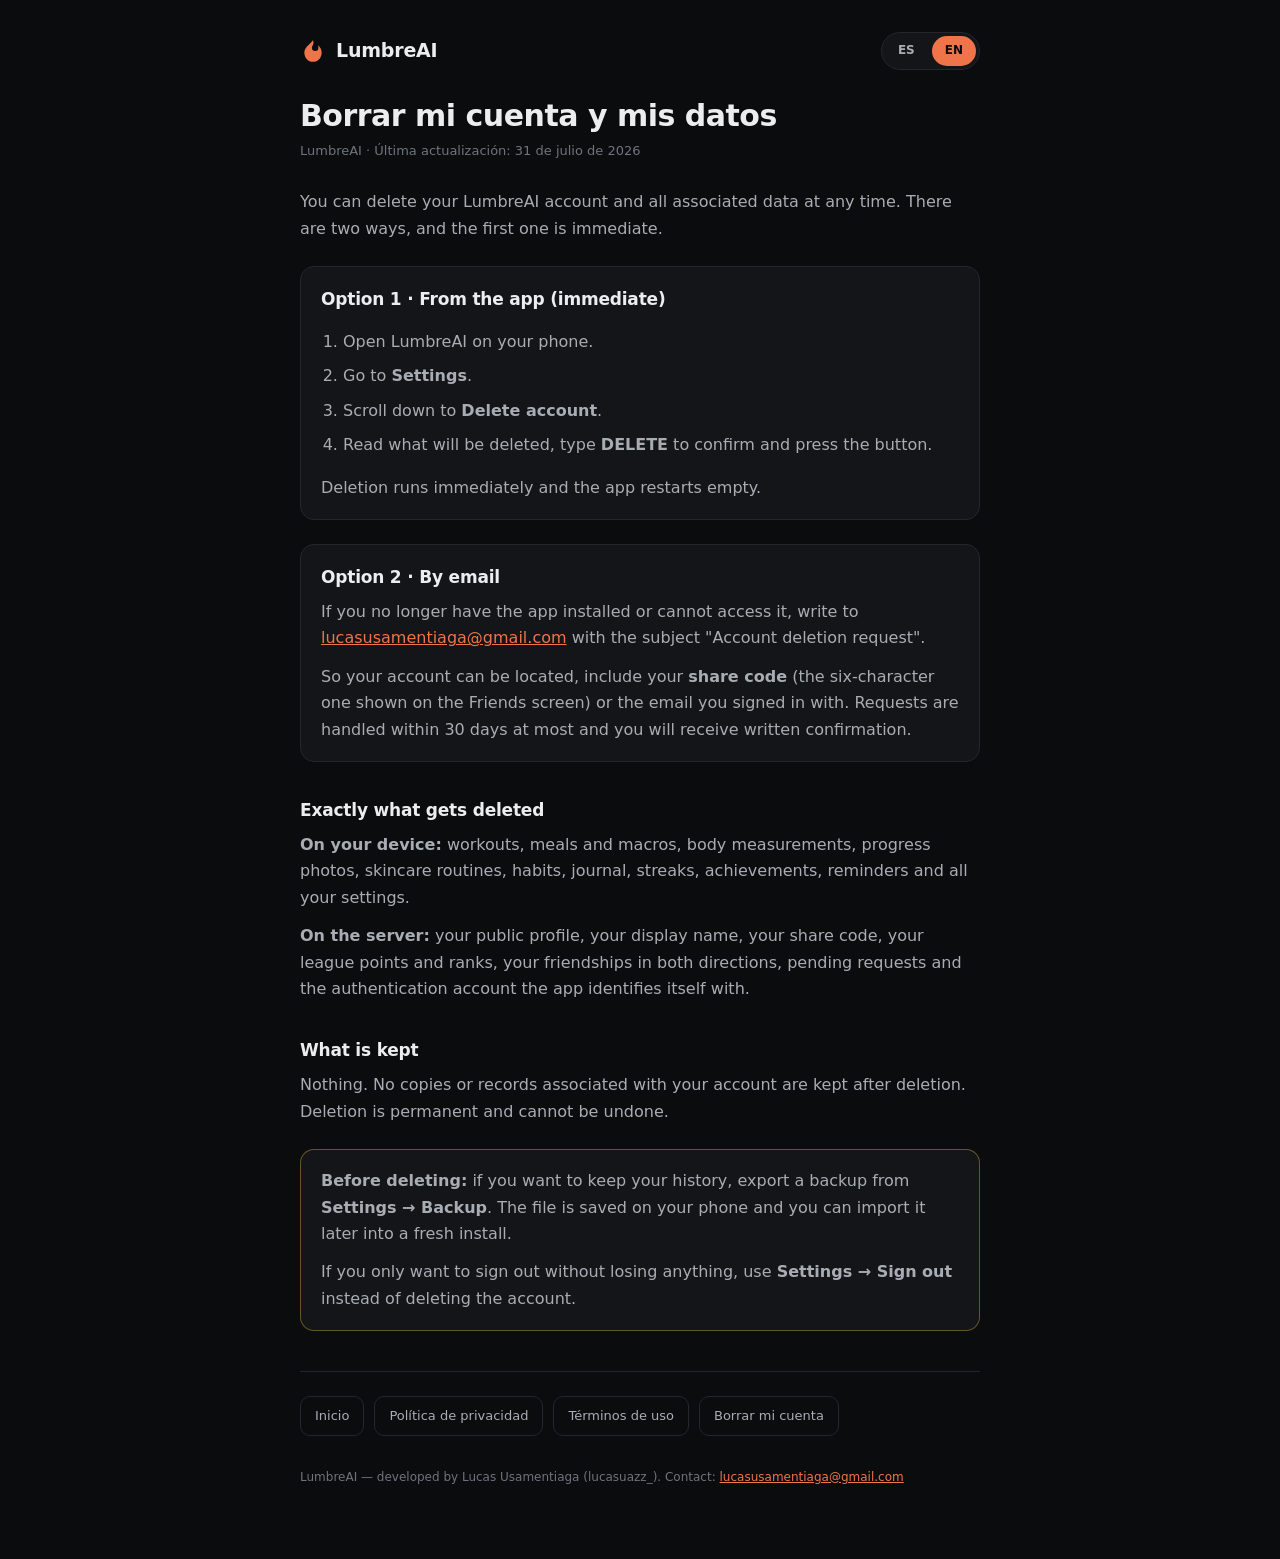
==== borrar-cuenta.html @ 09949b96 "Legal de LumbreAI" ====
<!doctype html>
<html lang="es">
<head>
<meta charset="utf-8">
<meta name="viewport" content="width=device-width, initial-scale=1">
<title>Borrar mi cuenta · LumbreAI</title>
<meta name="description" content="Cómo eliminar tu cuenta de LumbreAI y todos los datos asociados, desde la app o por correo.">
<link rel="stylesheet" href="_estilo.css">
</head>
<body>
<div class="wrap">
<header>
  <a class="brand" href="index.html">
    <svg class="flame" viewBox="0 0 24 24" fill="none" aria-hidden="true">
      <path d="M12 2c1.5 3.5-1 5-1 7a3 3 0 0 0 6 0c0-.8-.2-1.5-.5-2.2C18.8 8.6 20 11 20 13.5 20 18.2 16.4 22 12 22S4 18.2 4 13.5C4 8.5 8.5 6.5 12 2z" fill="#F0744A"/>
    </svg>
    <b>LumbreAI</b>
  </a>
  <div class="langs">
    <button type="button" data-set="es" aria-pressed="true">ES</button>
    <button type="button" data-set="en" aria-pressed="false">EN</button>
  </div>
</header>
<h1>Borrar mi cuenta y mis datos</h1>
<p class="updated">LumbreAI · Última actualización: 31 de julio de 2026</p>

<div data-lang="es" class="on">
<p>Puedes eliminar tu cuenta de LumbreAI y todos los datos asociados en cualquier momento. Hay dos formas, y la primera es inmediata.</p>

<div class="card">
<h2 style="margin-top:0">Opción 1 · Desde la app (inmediato)</h2>
<ol>
  <li>Abre LumbreAI en tu móvil.</li>
  <li>Ve a <b>Ajustes</b>.</li>
  <li>Baja hasta <b>Eliminar cuenta</b>.</li>
  <li>Lee lo que se va a borrar, escribe <b>ELIMINAR</b> para confirmar y pulsa el botón.</li>
</ol>
<p>El borrado se ejecuta al momento y la app se reinicia vacía.</p>
</div>

<div class="card">
<h2 style="margin-top:0">Opción 2 · Por correo</h2>
<p>Si ya no tienes la app instalada o no puedes acceder a ella, escribe a <a href="mailto:lucasusamentiaga@gmail.com?subject=Solicitud%20de%20borrado%20de%20cuenta%20LumbreAI">lucasusamentiaga@gmail.com</a> con el asunto «Solicitud de borrado de cuenta».</p>
<p>Para poder localizar tu cuenta, incluye tu <b>código para compartir</b> (el que aparece en la pantalla de Amigos, de seis caracteres) o el correo con el que iniciaste sesión. La solicitud se atiende en un plazo máximo de 30 días y recibirás confirmación por escrito.</p>
</div>

<h2>Qué se borra exactamente</h2>
<p><b>En tu dispositivo:</b> entrenos, comidas y macros, medidas corporales, fotos de progreso, rutinas de skincare, hábitos, diario, rachas, logros, recordatorios y todos tus ajustes.</p>
<p><b>En el servidor:</b> tu perfil público, tu nombre visible, tu código para compartir, tus puntos y rangos de la liga, tus amistades en ambos sentidos, las solicitudes pendientes y la cuenta de autenticación con la que la app se identifica.</p>

<h2>Qué se conserva</h2>
<p>Nada. No se conservan copias ni registros asociados a tu cuenta después del borrado. El borrado es permanente y no se puede deshacer.</p>

<div class="card warn">
<p><b>Antes de borrar:</b> si quieres conservar tu historial, exporta una copia de seguridad desde <b>Ajustes → Copia de seguridad</b>. El fichero se guarda en tu móvil y puedes importarlo más adelante en una instalación nueva.</p>
<p>Si solo quieres cerrar la sesión sin perder nada, usa <b>Ajustes → Cerrar sesión</b> en vez de eliminar la cuenta.</p>
</div>
</div>

<div data-lang="en">
<p>You can delete your LumbreAI account and all associated data at any time. There are two ways, and the first one is immediate.</p>

<div class="card">
<h2 style="margin-top:0">Option 1 · From the app (immediate)</h2>
<ol>
  <li>Open LumbreAI on your phone.</li>
  <li>Go to <b>Settings</b>.</li>
  <li>Scroll down to <b>Delete account</b>.</li>
  <li>Read what will be deleted, type <b>DELETE</b> to confirm and press the button.</li>
</ol>
<p>Deletion runs immediately and the app restarts empty.</p>
</div>

<div class="card">
<h2 style="margin-top:0">Option 2 · By email</h2>
<p>If you no longer have the app installed or cannot access it, write to <a href="mailto:lucasusamentiaga@gmail.com?subject=LumbreAI%20account%20deletion%20request">lucasusamentiaga@gmail.com</a> with the subject "Account deletion request".</p>
<p>So your account can be located, include your <b>share code</b> (the six-character one shown on the Friends screen) or the email you signed in with. Requests are handled within 30 days at most and you will receive written confirmation.</p>
</div>

<h2>Exactly what gets deleted</h2>
<p><b>On your device:</b> workouts, meals and macros, body measurements, progress photos, skincare routines, habits, journal, streaks, achievements, reminders and all your settings.</p>
<p><b>On the server:</b> your public profile, your display name, your share code, your league points and ranks, your friendships in both directions, pending requests and the authentication account the app identifies itself with.</p>

<h2>What is kept</h2>
<p>Nothing. No copies or records associated with your account are kept after deletion. Deletion is permanent and cannot be undone.</p>

<div class="card warn">
<p><b>Before deleting:</b> if you want to keep your history, export a backup from <b>Settings → Backup</b>. The file is saved on your phone and you can import it later into a fresh install.</p>
<p>If you only want to sign out without losing anything, use <b>Settings → Sign out</b> instead of deleting the account.</p>
</div>
</div>
<nav class="pages">
  <a href="index.html">Inicio</a>
  <a href="privacidad.html">Política de privacidad</a>
  <a href="terminos.html">Términos de uso</a>
  <a href="borrar-cuenta.html">Borrar mi cuenta</a>
</nav>
<footer>
  <span data-lang="es" class="on">LumbreAI — desarrollada por Lucas Usamentiaga (lucasuazz_). Contacto: <a href="mailto:lucasusamentiaga@gmail.com">lucasusamentiaga@gmail.com</a></span>
  <span data-lang="en">LumbreAI — developed by Lucas Usamentiaga (lucasuazz_). Contact: <a href="mailto:lucasusamentiaga@gmail.com">lucasusamentiaga@gmail.com</a></span>
</footer>
</div>
<script src="_idioma.js"></script>
</body>
</html>
---- _estilo.css ----
/* Marca LumbreAI: fondo tintado, nunca negro puro; texto nunca blanco puro. */
:root {
  --bg: #0B0C0E;
  --surface: #131518;
  --line: #23262B;
  --ink: #ECEDEE;
  --ink-dim: #A8ADB4;
  --ink-faint: #6E747C;
  --ember: #F0744A;
  --gold: #E3B341;
}
* { box-sizing: border-box; }
body {
  margin: 0;
  background: var(--bg);
  color: var(--ink);
  font: 16px/1.65 -apple-system, BlinkMacSystemFont, "Segoe UI", Roboto, system-ui, sans-serif;
  -webkit-font-smoothing: antialiased;
}
.wrap { max-width: 720px; margin: 0 auto; padding: 32px 20px 72px; }
header { display: flex; align-items: center; justify-content: space-between; gap: 16px; flex-wrap: wrap; margin-bottom: 28px; }
.brand { display: flex; align-items: center; gap: 10px; text-decoration: none; color: var(--ink); }
.flame { width: 26px; height: 26px; }
.brand b { font-size: 19px; letter-spacing: -0.2px; }
.langs { display: flex; gap: 4px; background: var(--surface); border: 1px solid var(--line); border-radius: 999px; padding: 3px; }
.langs button {
  background: none; border: 0; color: var(--ink-dim); font: inherit; font-size: 12px; font-weight: 700;
  padding: 5px 13px; border-radius: 999px; cursor: pointer;
}
.langs button[aria-pressed="true"] { background: var(--ember); color: var(--bg); }
h1 { font-size: 30px; line-height: 1.2; letter-spacing: -0.5px; margin: 0 0 6px; }
.updated { color: var(--ink-faint); font-size: 13px; margin: 0 0 28px; }
h2 { font-size: 17px; margin: 34px 0 8px; letter-spacing: -0.2px; }
p { color: var(--ink-dim); margin: 0 0 12px; }
a { color: var(--ember); }
.card { background: var(--surface); border: 1px solid var(--line); border-radius: 14px; padding: 18px 20px; margin: 24px 0; }
.card p:last-child { margin-bottom: 0; }
.card.warn { border-color: rgba(227, 179, 65, 0.4); }
ol { color: var(--ink-dim); padding-left: 22px; }
li { margin-bottom: 8px; }
nav.pages { display: flex; gap: 10px; flex-wrap: wrap; margin-top: 40px; padding-top: 24px; border-top: 1px solid var(--line); }
nav.pages a { font-size: 13px; text-decoration: none; color: var(--ink-dim); border: 1px solid var(--line); border-radius: 10px; padding: 8px 14px; }
nav.pages a:hover { color: var(--ink); border-color: var(--ink-faint); }
footer { margin-top: 32px; color: var(--ink-faint); font-size: 12px; }
[data-lang] { display: none; }
[data-lang].on { display: block; }
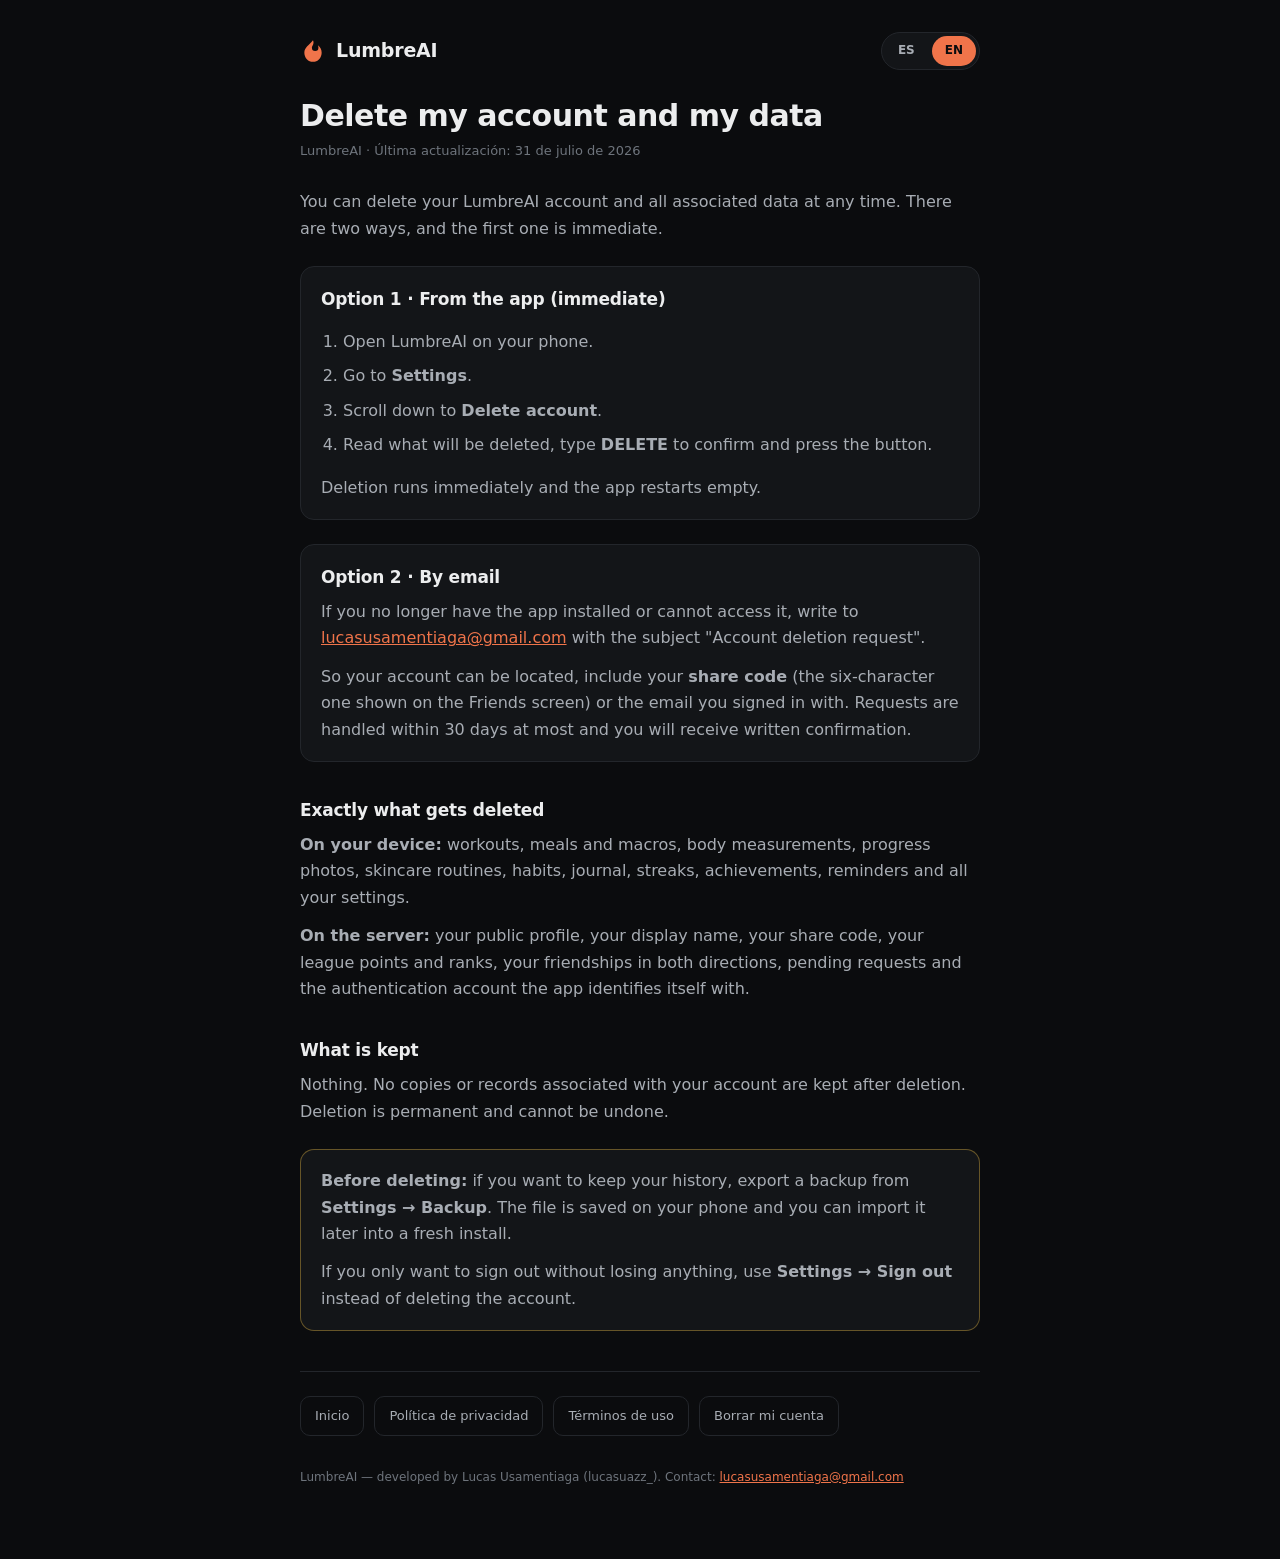
==== commit 639a0666: "Títulos bilingües: el h1 seguía en español con el selector en EN" ====
--- a/borrar-cuenta.html
+++ b/borrar-cuenta.html
@@ -21,7 +21,7 @@
     <button type="button" data-set="en" aria-pressed="false">EN</button>
   </div>
 </header>
-<h1>Borrar mi cuenta y mis datos</h1>
+<h1><span data-lang="es" class="on">Borrar mi cuenta y mis datos</span><span data-lang="en">Delete my account and my data</span></h1>
 <p class="updated">LumbreAI · Última actualización: 31 de julio de 2026</p>
 
 <div data-lang="es" class="on">
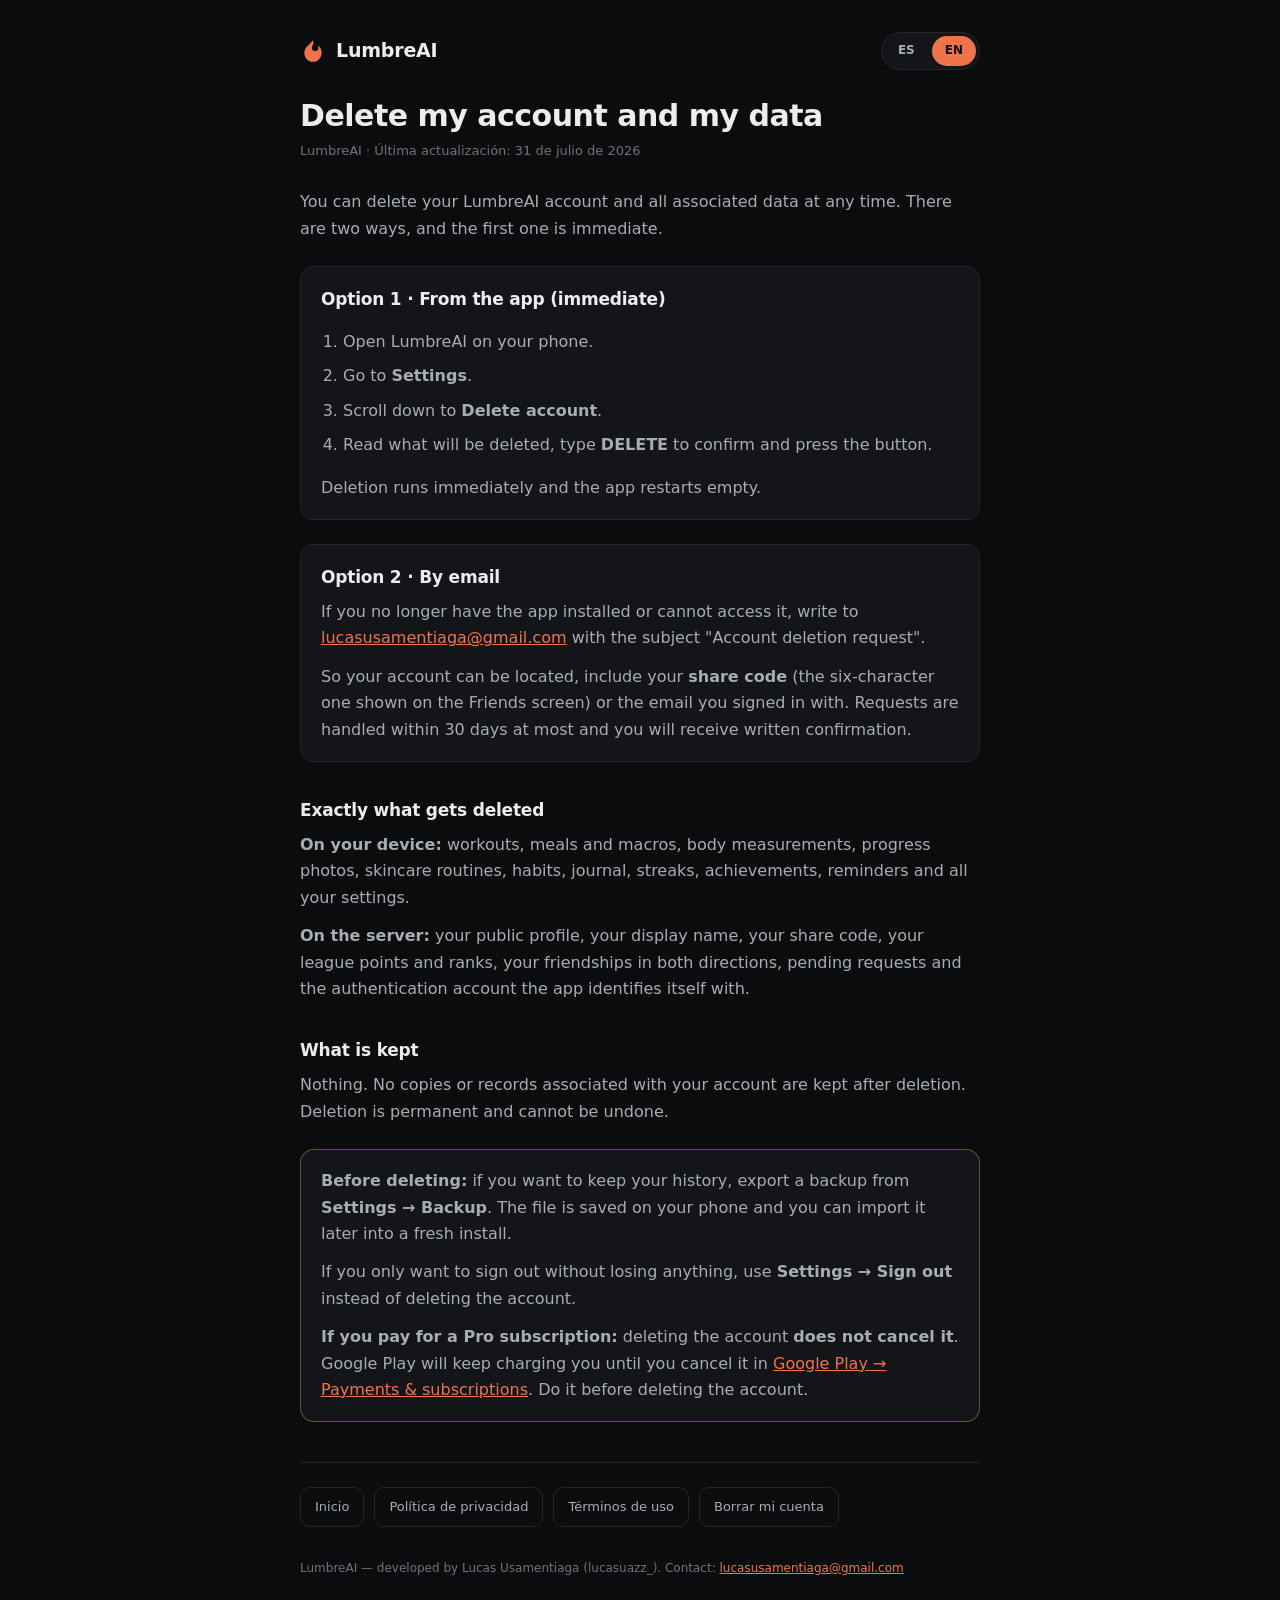
==== commit 16dc723a: "Borrar cuenta: avisar de que la suscripción de Google Play no se cancela" ====
--- a/borrar-cuenta.html
+++ b/borrar-cuenta.html
@@ -54,6 +54,7 @@
 <div class="card warn">
 <p><b>Antes de borrar:</b> si quieres conservar tu historial, exporta una copia de seguridad desde <b>Ajustes → Copia de seguridad</b>. El fichero se guarda en tu móvil y puedes importarlo más adelante en una instalación nueva.</p>
 <p>Si solo quieres cerrar la sesión sin perder nada, usa <b>Ajustes → Cerrar sesión</b> en vez de eliminar la cuenta.</p>
+<p><b>Si pagas una suscripción a Pro:</b> borrar la cuenta <b>no la cancela</b>. Google Play te la seguirá cobrando hasta que la canceles en <a href="https://play.google.com/store/account/subscriptions">Google Play → Pagos y suscripciones</a>. Hazlo antes de borrar la cuenta.</p>
 </div>
 </div>
 
@@ -87,6 +88,7 @@
 <div class="card warn">
 <p><b>Before deleting:</b> if you want to keep your history, export a backup from <b>Settings → Backup</b>. The file is saved on your phone and you can import it later into a fresh install.</p>
 <p>If you only want to sign out without losing anything, use <b>Settings → Sign out</b> instead of deleting the account.</p>
+<p><b>If you pay for a Pro subscription:</b> deleting the account <b>does not cancel it</b>. Google Play will keep charging you until you cancel it in <a href="https://play.google.com/store/account/subscriptions">Google Play → Payments &amp; subscriptions</a>. Do it before deleting the account.</p>
 </div>
 </div>
 <nav class="pages">
